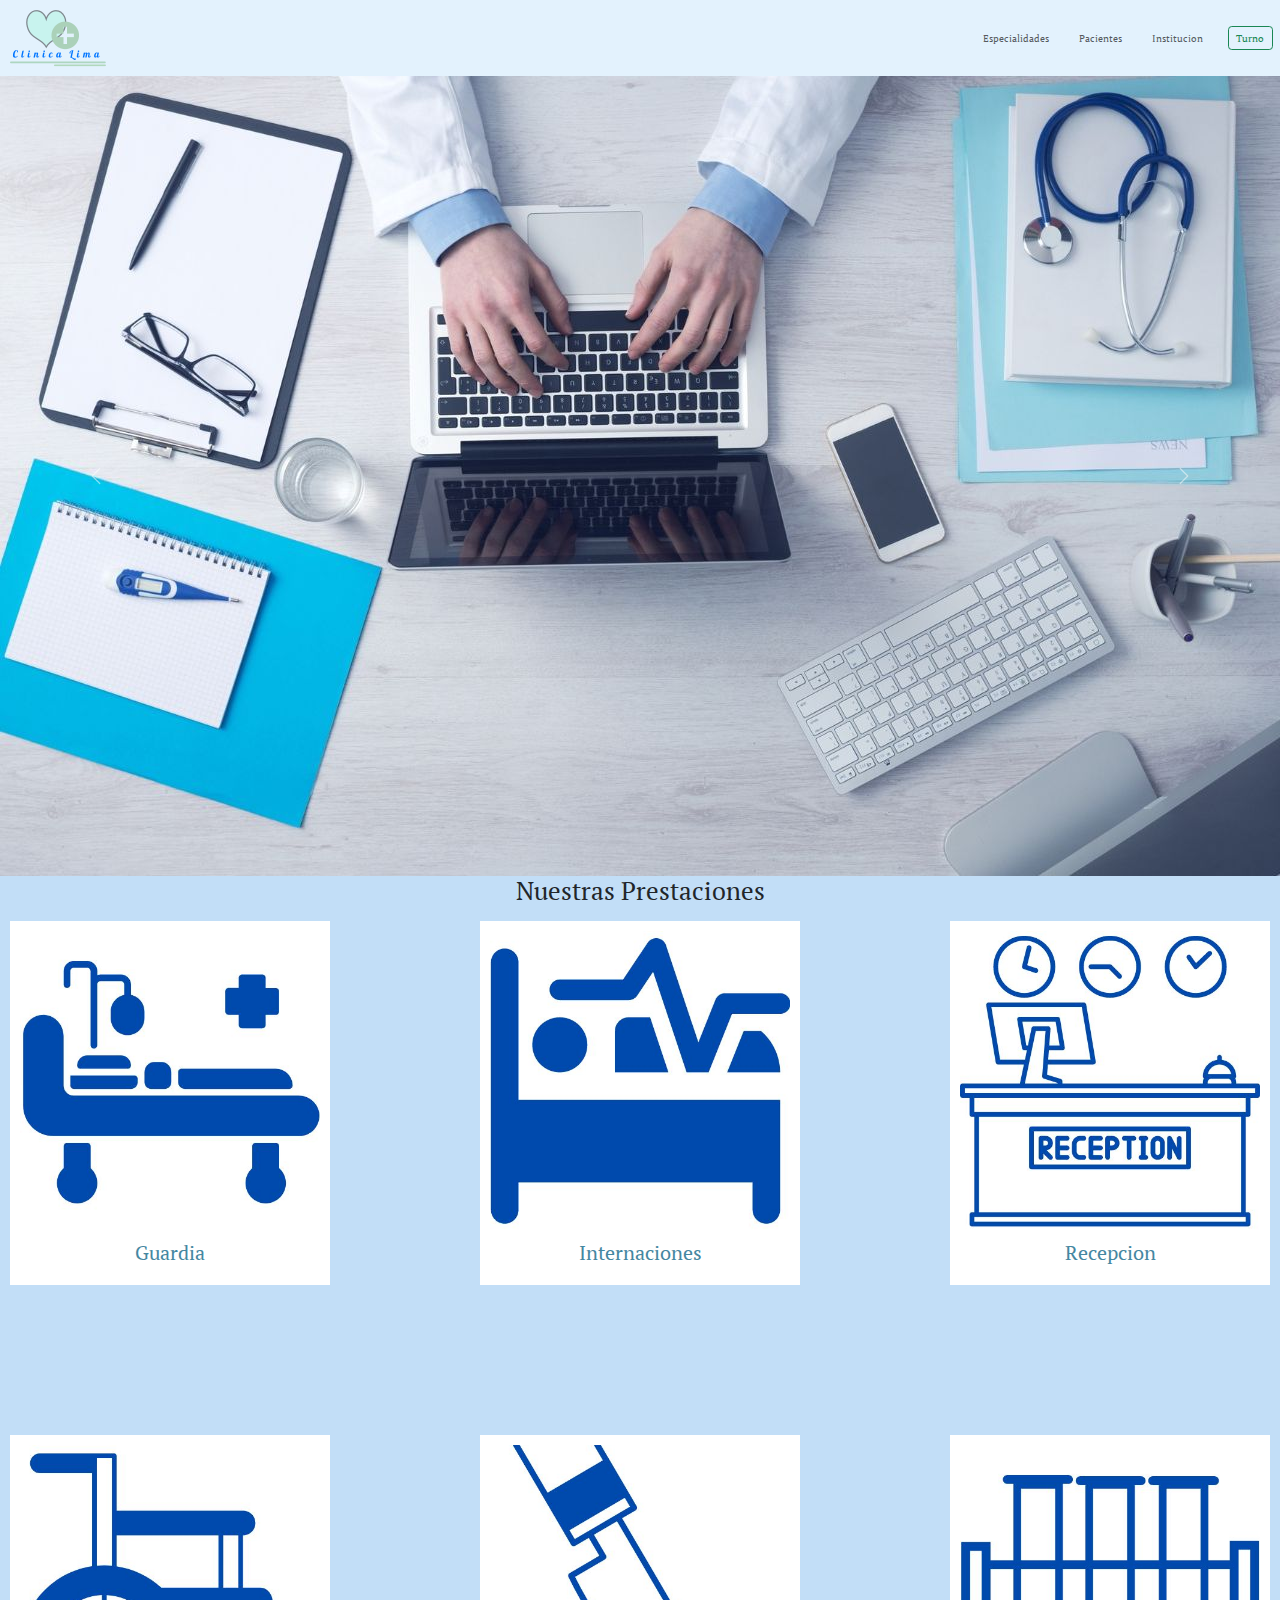
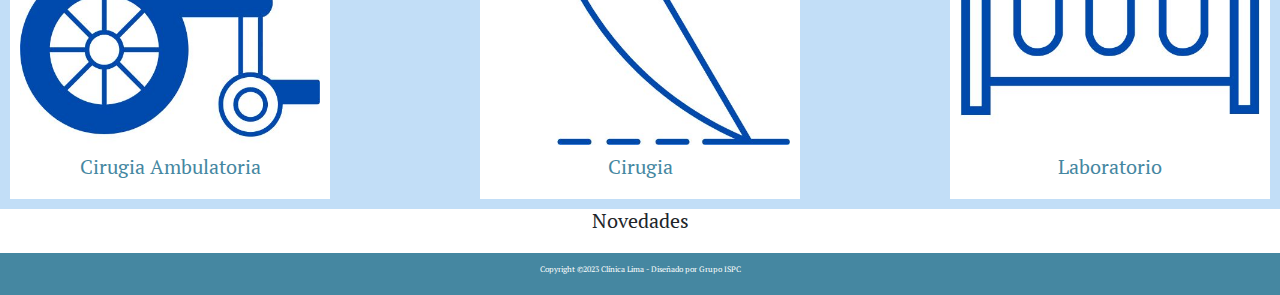
==== index.html @ 3d94b8ea "Se agrega proyecto" ====
<!DOCTYPE html>
<html lang="es">

<head>
  <meta charset="UTF-8">
  <meta http-equiv="X-UA-Compatible" content="IE=edge">
  <meta name="viewport" content="width=device-width, initial-scale=1.0">
  <link href="https://fonts.googleapis.com/css2?family=PT+Serif&display=swap" rel="stylesheet">
  <link rel="stylesheet" href="css/style.css">
  <title>ClinicaLima</title>
  <!--Bootstrap-->
  <link href="css/bootstrap/css/bootstrap.min.css" rel="stylesheet">
  <link href="css/bootstrap/css/bootstrap.main.css" rel="stylesheet">
  <link href="css/bootstrap/bootstrap.bundle.min.js" rel="stylesheet">

</head>

<body>

  <!--Barra de Navegacion-->
  <nav class="navbar navbar-expand-lg navbar-light" style="background-color: #e3f2fd;">
    <div class="container-fluid">
      <a class="navbar-brand" href="index.html">
        <img src="Imagenes/LogoMakr-5BFYz7.png" alt="" width="100">
      </a>
      <button class="navbar-toggler" type="button" data-bs-toggle="collapse" data-bs-target="#navbarSupportedContent"
        aria-controls="navbarSupportedContent" aria-expanded="false" aria-label="Toggle navigation">
        <span class="navbar-toggler-icon"></span>
      </button>
      <div class="collapse navbar-collapse" id="navbarSupportedContent">
        <ul class="navbar-nav ms-auto">
          <li class="nav-item">
            <a class="nav-link" href="especialidades.html">Especialidades</a>
          </li>
          <li class="nav-item">
            <a class="nav-link" href="pacientes.html">Pacientes</a>
          </li>
          <li class="nav-item">
            <a class="nav-link" href="institucion.html">Institucion</a>
          </li>
        </ul>
        <form class="d-flex">
          <button class="btn btn-outline-success" type="submit">Turno</button>
        </form>
      </div>
    </div>
  </nav>

  <!-- Carrousel-->

  <div id="carouselExampleControls" class="carousel slide" data-bs-ride="carousel">
    <div class="carousel-inner">
      <div class="carousel-item active">
        <img src="Imagenes/Img-1.jpg" class="d-block w-100" alt="...">
      </div>
      <div class="carousel-item">
        <img src="Imagenes/Img-2.jpg" class="d-block w-100" alt="...">
      </div>
      <div class="carousel-item">
        <img src="Imagenes/Img-3.jpg" class="d-block w-100" alt="...">
      </div>
    </div>
    <button class="carousel-control-prev" type="button" data-bs-target="#carouselExampleControls" data-bs-slide="prev">
      <span class="carousel-control-prev-icon" aria-hidden="true"></span>
      <span class="visually-hidden">Previous</span>
    </button>
    <button class="carousel-control-next" type="button" data-bs-target="#carouselExampleControls" data-bs-slide="next">
      <span class="carousel-control-next-icon" aria-hidden="true"></span>
      <span class="visually-hidden">Next</span>
    </button>
  </div>


  <!--Prestaciones-->

  <main class="contenedor">
    <h1>Nuestras Prestaciones</h1>

    <div class="grid">
      <div class="prestacion">
        <a href="prestacion.html"></a>
        <img class="prestacion__imagen" src="Imagenes/Guardia.jpg" alt="Guardia">
        <div class="prestacion__informacion">
          <p class="prestacion__nombre">Guardia</p>
        </div>

      </div> <!--Prestacion-->

      <div class="prestacion">
        <a href="prestacion.html"></a>
        <img class="prestacion__imagen" src="Imagenes/Internaciones.jpg" alt="Guardia">
        <div class="prestacion__informacion">
          <p class="prestacion__nombre">Internaciones</p>
        </div>

      </div> <!--Prestacion-->

      <div class="prestacion">
        <a href="prestacion.html"></a>
        <img class="prestacion__imagen" src="Imagenes/Recepcion.jpg" alt="Guardia">
        <div class="prestacion__informacion">
          <p class="prestacion__nombre">Recepcion</p>
        </div>

      </div> <!--Prestacion-->

      <div class="prestacion">
        <a href="prestacion.html"></a>
        <img class="prestacion__imagen" src="Imagenes/Cirugia Ambulatoria.jpg" alt="Guardia">
        <div class="prestacion__informacion">
          <p class="prestacion__nombre">Cirugia Ambulatoria</p>
        </div>

      </div> <!--Prestacion-->

      <div class="prestacion">
        <a href="prestacion.html"></a>
        <img class="prestacion__imagen" src="Imagenes/Cirugia.jpg" alt="Guardia">
        <div class="prestacion__informacion">
          <p class="prestacion__nombre">Cirugia</p>
        </div>

      </div> <!--Prestacion-->

      <div class="prestacion">
        <a href="prestacion.html"></a>
        <img class="prestacion__imagen" src="Imagenes/Laboratoio.jpg" alt="Guardia">
        <div class="prestacion__informacion">
          <p class="prestacion__nombre">Laboratorio</p>
        </div>

      </div> <!--Prestacion-->

    </div>

  </main>

  <div>
    <h2>Novedades</h2>
  </div>

</body>


<footer class="footer">
  <p class="footer__texto"> Copyright ©2023 Clínica Lima - Diseñado por Grupo ISPC</p>
</footer>
<script src="css/bootstrap/js/popper.min.js""></script>
<script src=" css/bootstrap/js/bootstrap.min.js"></script>

</html>
---- css/style.css ----
:root {
    --primario: #76c5fa;
    --secundario: #4587a1;
    --blanco: #fff;
    --negro: #000;

    --fuentePrincipal:'PT Serif', serif;
}
/*
{
    box-sizing : border-box;
  }
  *, *:before, *:after {
    box-sizing: inherit;
  }

*/

html {
  box-sizing: border-box;
  font-size: 62.5%; /*Para que un rem sea igual a 10px*/
}

/*Globales*/

body{
    background-color: var(--primario);
    font-size: 1.6rem;
    line-height: 1.5;
}

p{
  font-size: 1.8rem;
  font-family: Arial, Helvetica, sans-serif;
  color: var(--secundario);
}
a {
  text-decoration: none;
}

.contenedor{
 
  margin: 0 auto;
}

h1,h2,h3 {
  text-align: center;
  color: var(--secundario);
  font-family: var(--fuentePrincipal);
}

.collapse,.navbar-nav{
  font-family: var(--fuentePrincipal);
  gap: 2rem;
}

/*Header se utilizo Boostrap*/

/*Footer*/

.footer {
  background-color: var(--secundario);
  padding: 1rem 0;
  margin-top: 2rem;

}

.footer__texto{
  font-family: var(--fuentePrincipal);
  text-align: center;
  color: var(--blanco);
  font-size: 0.8rem;
}

/*Grid*/
.grid{
  display: grid;
  grid-template-columns: repeat(2, 1fr);
  gap: 15rem;
}
@media (min-width: 768px) {
  .grid {
    grid-template-columns: repeat(3,1fr);
    padding: 1rem;
  }
}

main{
  background-color:rgb(194, 222, 247);
}
/*Prestaciones*/
.prestacion{
  background-color: var(--blanco);
  padding: 1rem;

}
.prestacion__imagen{
  width: 100%;
}
.prestacion__informacion{

}

.prestacion__nombre{
  font-size: 2rem;
  font-family: var(--fuentePrincipal);
  margin: 1rem 0;
  text-align: center;
  line-height: 1.2;
}
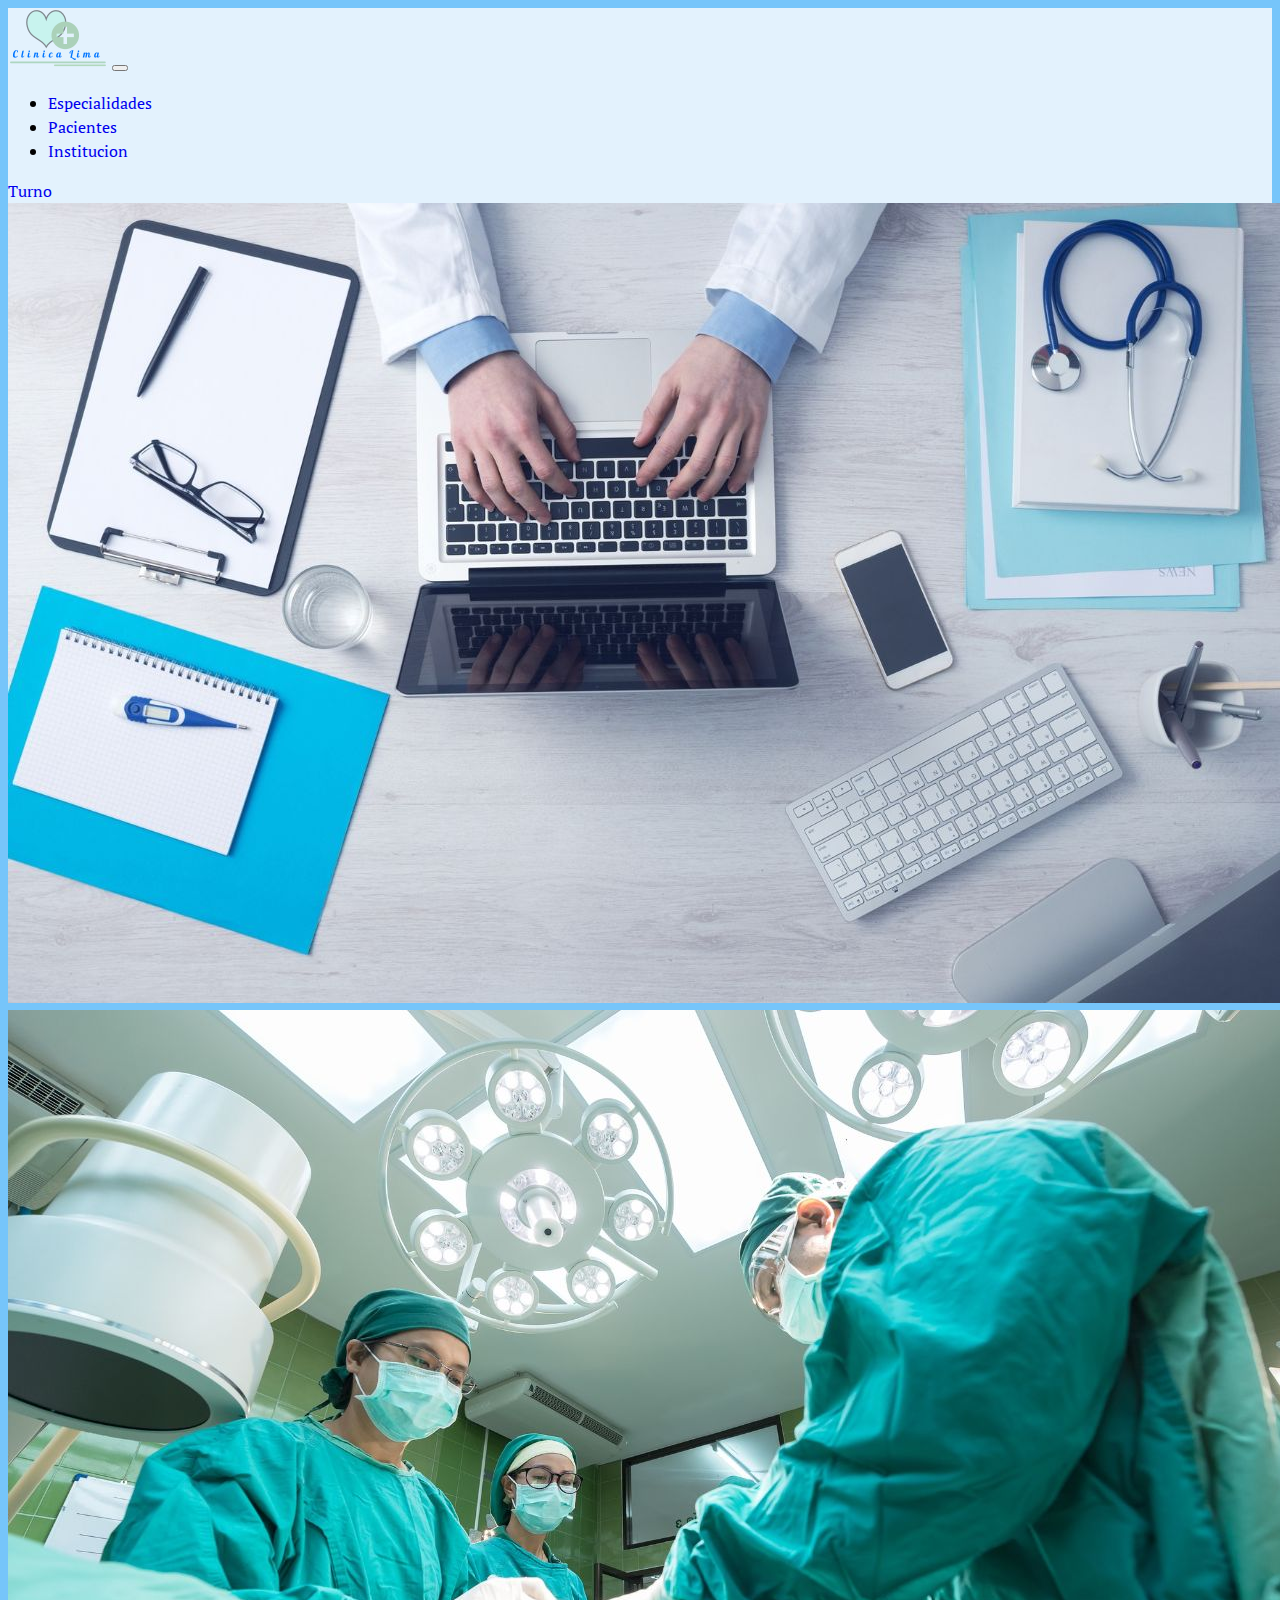
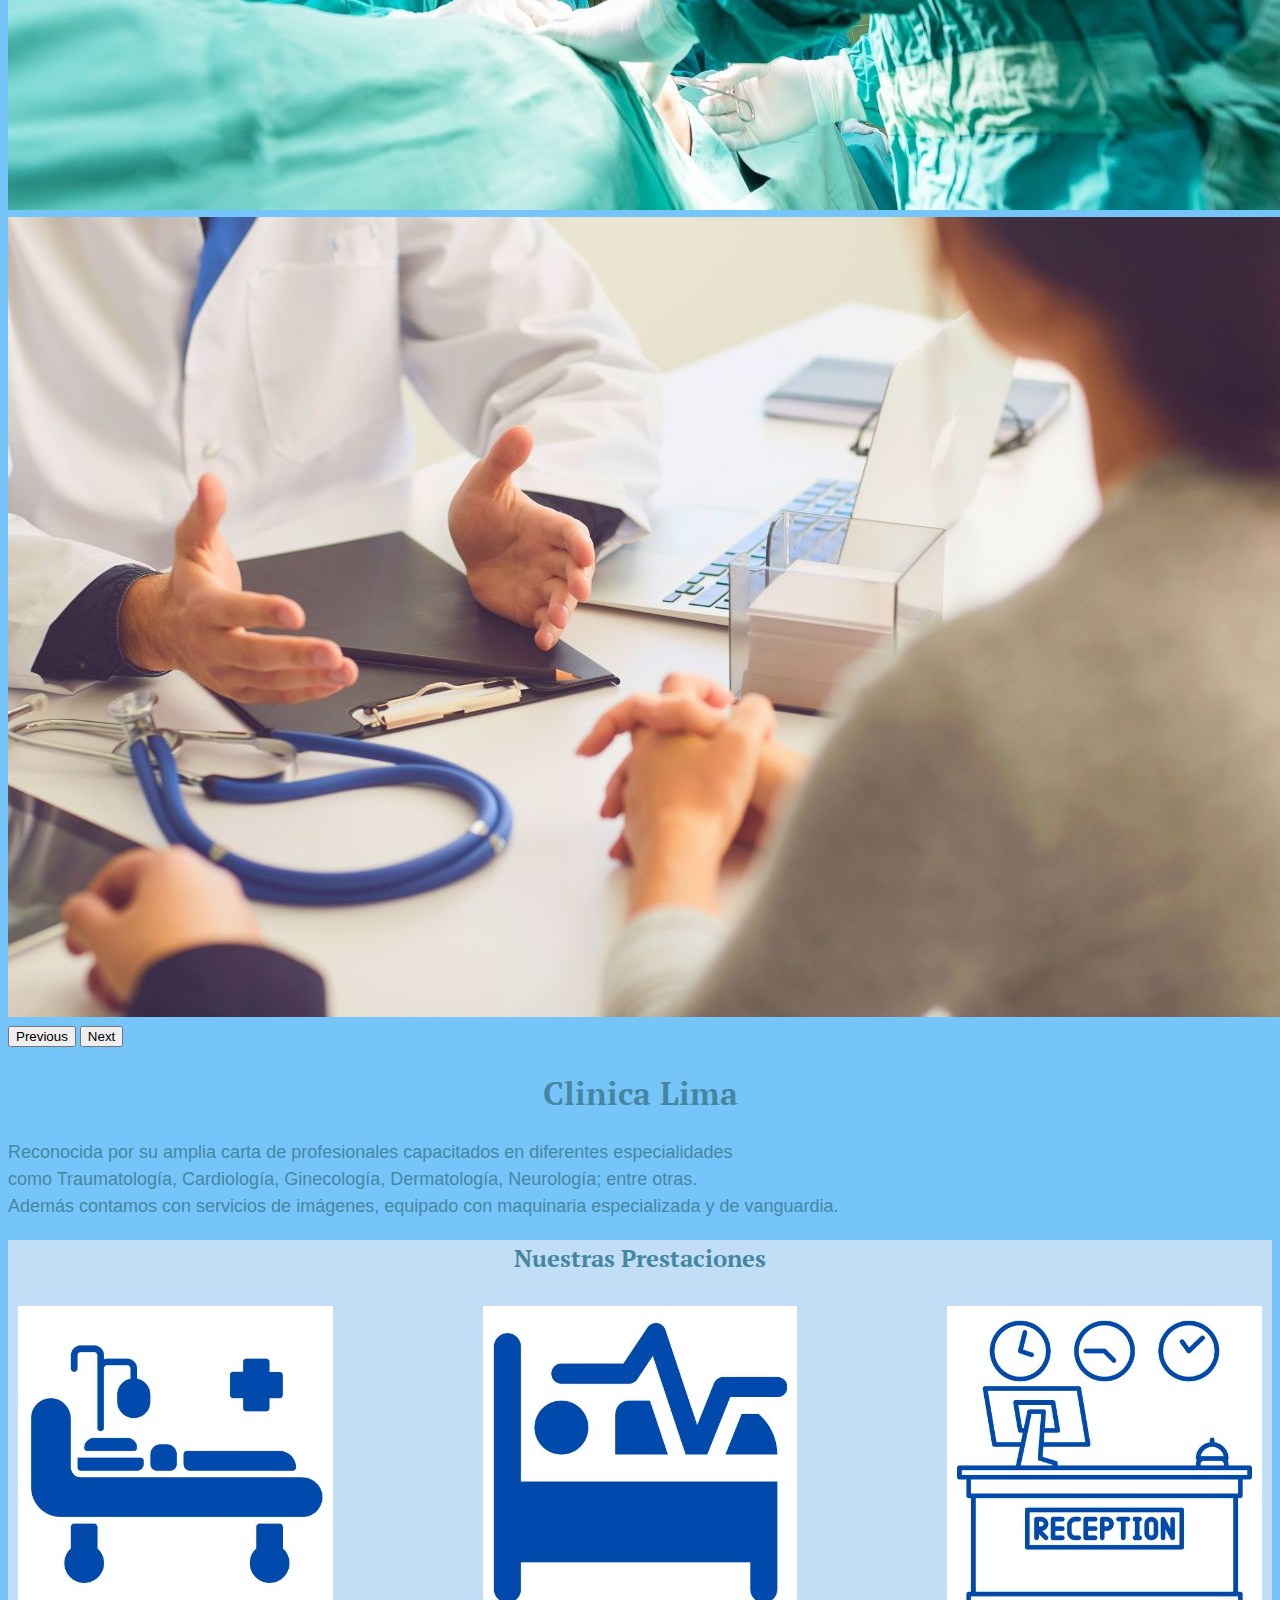
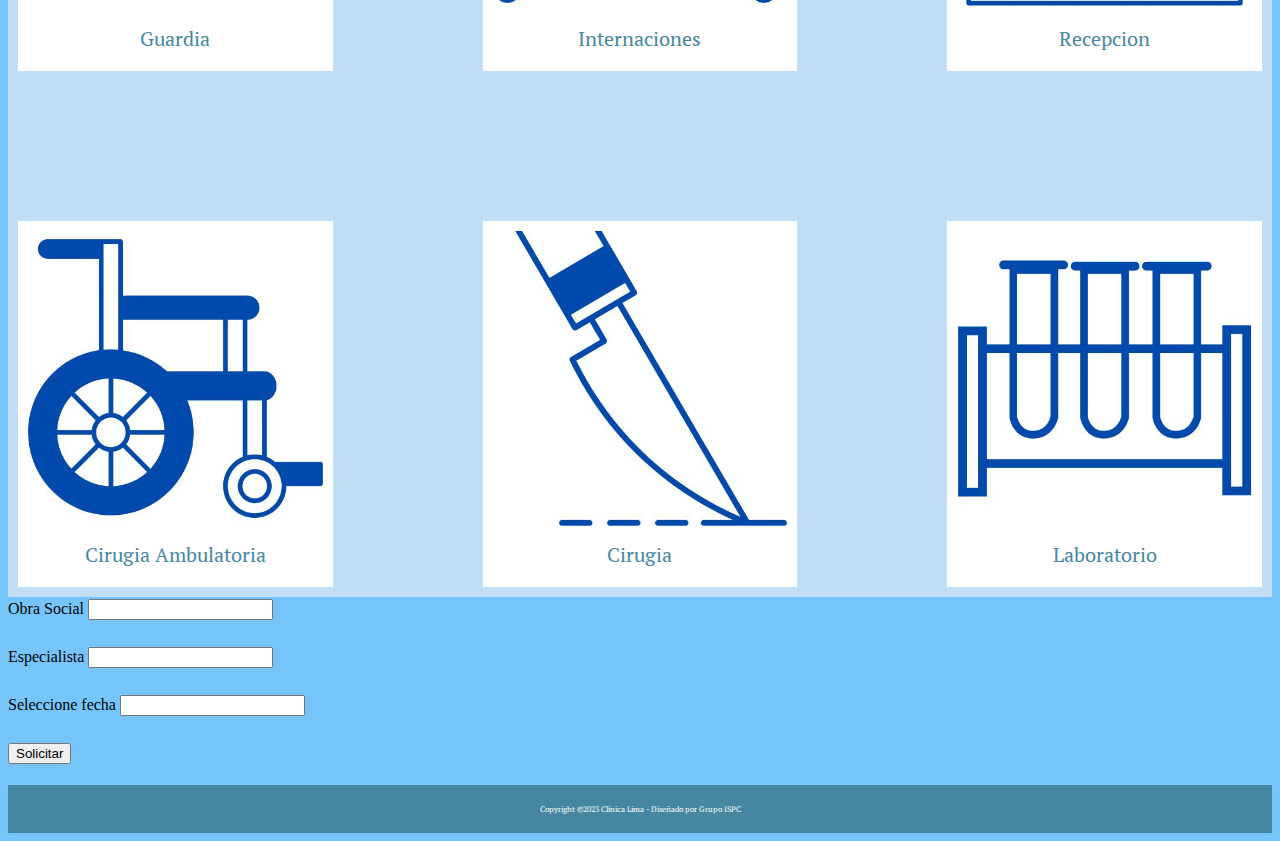
==== commit f89661a1: "Add files via upload" ====
--- a/index.html
+++ b/index.html
@@ -1,151 +1,181 @@
-<!DOCTYPE html>
-<html lang="es">
-
-<head>
-  <meta charset="UTF-8">
-  <meta http-equiv="X-UA-Compatible" content="IE=edge">
-  <meta name="viewport" content="width=device-width, initial-scale=1.0">
-  <link href="https://fonts.googleapis.com/css2?family=PT+Serif&display=swap" rel="stylesheet">
-  <link rel="stylesheet" href="css/style.css">
-  <title>ClinicaLima</title>
-  <!--Bootstrap-->
-  <link href="css/bootstrap/css/bootstrap.min.css" rel="stylesheet">
-  <link href="css/bootstrap/css/bootstrap.main.css" rel="stylesheet">
-  <link href="css/bootstrap/bootstrap.bundle.min.js" rel="stylesheet">
-
-</head>
-
-<body>
-
-  <!--Barra de Navegacion-->
-  <nav class="navbar navbar-expand-lg navbar-light" style="background-color: #e3f2fd;">
-    <div class="container-fluid">
-      <a class="navbar-brand" href="index.html">
-        <img src="Imagenes/LogoMakr-5BFYz7.png" alt="" width="100">
-      </a>
-      <button class="navbar-toggler" type="button" data-bs-toggle="collapse" data-bs-target="#navbarSupportedContent"
-        aria-controls="navbarSupportedContent" aria-expanded="false" aria-label="Toggle navigation">
-        <span class="navbar-toggler-icon"></span>
-      </button>
-      <div class="collapse navbar-collapse" id="navbarSupportedContent">
-        <ul class="navbar-nav ms-auto">
-          <li class="nav-item">
-            <a class="nav-link" href="especialidades.html">Especialidades</a>
-          </li>
-          <li class="nav-item">
-            <a class="nav-link" href="pacientes.html">Pacientes</a>
-          </li>
-          <li class="nav-item">
-            <a class="nav-link" href="institucion.html">Institucion</a>
-          </li>
-        </ul>
-        <form class="d-flex">
-          <button class="btn btn-outline-success" type="submit">Turno</button>
-        </form>
-      </div>
-    </div>
-  </nav>
-
-  <!-- Carrousel-->
-
-  <div id="carouselExampleControls" class="carousel slide" data-bs-ride="carousel">
-    <div class="carousel-inner">
-      <div class="carousel-item active">
-        <img src="Imagenes/Img-1.jpg" class="d-block w-100" alt="...">
-      </div>
-      <div class="carousel-item">
-        <img src="Imagenes/Img-2.jpg" class="d-block w-100" alt="...">
-      </div>
-      <div class="carousel-item">
-        <img src="Imagenes/Img-3.jpg" class="d-block w-100" alt="...">
-      </div>
-    </div>
-    <button class="carousel-control-prev" type="button" data-bs-target="#carouselExampleControls" data-bs-slide="prev">
-      <span class="carousel-control-prev-icon" aria-hidden="true"></span>
-      <span class="visually-hidden">Previous</span>
-    </button>
-    <button class="carousel-control-next" type="button" data-bs-target="#carouselExampleControls" data-bs-slide="next">
-      <span class="carousel-control-next-icon" aria-hidden="true"></span>
-      <span class="visually-hidden">Next</span>
-    </button>
-  </div>
-
-
-  <!--Prestaciones-->
-
-  <main class="contenedor">
-    <h1>Nuestras Prestaciones</h1>
-
-    <div class="grid">
-      <div class="prestacion">
-        <a href="prestacion.html"></a>
-        <img class="prestacion__imagen" src="Imagenes/Guardia.jpg" alt="Guardia">
-        <div class="prestacion__informacion">
-          <p class="prestacion__nombre">Guardia</p>
-        </div>
-
-      </div> <!--Prestacion-->
-
-      <div class="prestacion">
-        <a href="prestacion.html"></a>
-        <img class="prestacion__imagen" src="Imagenes/Internaciones.jpg" alt="Guardia">
-        <div class="prestacion__informacion">
-          <p class="prestacion__nombre">Internaciones</p>
-        </div>
-
-      </div> <!--Prestacion-->
-
-      <div class="prestacion">
-        <a href="prestacion.html"></a>
-        <img class="prestacion__imagen" src="Imagenes/Recepcion.jpg" alt="Guardia">
-        <div class="prestacion__informacion">
-          <p class="prestacion__nombre">Recepcion</p>
-        </div>
-
-      </div> <!--Prestacion-->
-
-      <div class="prestacion">
-        <a href="prestacion.html"></a>
-        <img class="prestacion__imagen" src="Imagenes/Cirugia Ambulatoria.jpg" alt="Guardia">
-        <div class="prestacion__informacion">
-          <p class="prestacion__nombre">Cirugia Ambulatoria</p>
-        </div>
-
-      </div> <!--Prestacion-->
-
-      <div class="prestacion">
-        <a href="prestacion.html"></a>
-        <img class="prestacion__imagen" src="Imagenes/Cirugia.jpg" alt="Guardia">
-        <div class="prestacion__informacion">
-          <p class="prestacion__nombre">Cirugia</p>
-        </div>
-
-      </div> <!--Prestacion-->
-
-      <div class="prestacion">
-        <a href="prestacion.html"></a>
-        <img class="prestacion__imagen" src="Imagenes/Laboratoio.jpg" alt="Guardia">
-        <div class="prestacion__informacion">
-          <p class="prestacion__nombre">Laboratorio</p>
-        </div>
-
-      </div> <!--Prestacion-->
-
-    </div>
-
-  </main>
-
-  <div>
-    <h2>Novedades</h2>
-  </div>
-
-</body>
-
-
-<footer class="footer">
-  <p class="footer__texto"> Copyright ©2023 Clínica Lima - Diseñado por Grupo ISPC</p>
-</footer>
-<script src="css/bootstrap/js/popper.min.js""></script>
-<script src=" css/bootstrap/js/bootstrap.min.js"></script>
-
+<!DOCTYPE html>
+<html lang="es">
+
+<head>
+  <meta charset="UTF-8">
+  <meta http-equiv="X-UA-Compatible" content="IE=edge">
+  <meta name="viewport" content="width=device-width, initial-scale=1.0">
+  <link href="https://fonts.googleapis.com/css2?family=PT+Serif&display=swap" rel="stylesheet">
+  <link rel="stylesheet" href="css/style.css">
+  <title>ClinicaLima</title>
+  <!--Bootstrap-->
+  <link href="https://cdn.jsdelivr.net/npm/bootstrap@5.0.2/dist/css/bootstrap.min.css" rel="stylesheet" integrity="sha384-EVSTQN3/azprG1Anm3QDgpJLIm9Nao0Yz1ztcQTwFspd3yD65VohhpuuCOmLASjC" crossorigin="anonymous">
+
+</head>
+
+<body>
+
+  <!--Barra de Navegacion-->
+  <nav class="navbar navbar-expand-lg navbar-light" style="background-color: #e3f2fd;">
+    <div class="container-fluid">
+      <a class="navbar-brand" href="index.html">
+        <img src="Imagenes/LogoMakr-5BFYz7.png" alt="" width="100">
+      </a>
+      <button class="navbar-toggler" type="button" data-bs-toggle="collapse" data-bs-target="#navbarSupportedContent"
+        aria-controls="navbarSupportedContent" aria-expanded="false" aria-label="Toggle navigation">
+        <span class="navbar-toggler-icon"></span>
+      </button>
+      <div class="collapse navbar-collapse" id="navbarSupportedContent">
+        <ul class="navbar-nav ms-auto">
+          <li class="nav-item">
+            <a class="nav-link" href="especialidades.html">Especialidades</a>
+          </li>
+          <li class="nav-item">
+            <a class="nav-link" href="pacientes.html">Pacientes</a>
+          </li>
+          <li class="nav-item">
+            <a class="nav-link" href="institucion.html">Institucion</a>
+          </li>
+        </ul>
+        <form class="d-flex">
+          <a href="#" class="btn btn-primary btn-lg disabled" tabindex="-1" role="button" aria-disabled="true"> Turno</a>
+        </form>
+      </div>
+    </div>
+  </nav>
+
+  <!-- Carrousel-->
+
+  <div id="carouselExampleControls" class="carousel slide" data-bs-ride="carousel">
+    <div class="carousel-inner">
+      <div class="carousel-item active">
+        <img src="Imagenes/Img-1.jpg" class="d-block w-100" alt="...">
+      </div>
+      <div class="carousel-item">
+        <img src="Imagenes/Img-2.jpg" class="d-block w-100" alt="...">
+      </div>
+      <div class="carousel-item">
+        <img src="Imagenes/Img-3.jpg" class="d-block w-100" alt="...">
+      </div>
+    </div>
+    <button class="carousel-control-prev" type="button" data-bs-target="#carouselExampleControls" data-bs-slide="prev">
+      <span class="carousel-control-prev-icon" aria-hidden="true"></span>
+      <span class="visually-hidden">Previous</span>
+    </button>
+    <button class="carousel-control-next" type="button" data-bs-target="#carouselExampleControls" data-bs-slide="next">
+      <span class="carousel-control-next-icon" aria-hidden="true"></span>
+      <span class="visually-hidden">Next</span>
+    </button>
+  </div>
+
+
+  <!--Prestaciones-->
+
+  <header class="header">
+
+    
+
+    <div class="contenedor__head">
+
+      <h1 class="titulo">Clinica Lima</h1>
+      <p class="parrafo">Reconocida por su amplia carta de profesionales capacitados en diferentes especialidades <br>
+        como Traumatología, Cardiología, Ginecología, Dermatología, Neurología; entre otras. <br>
+        Además contamos con servicios de imágenes, equipado con maquinaria especializada y de vanguardia.</p>
+
+    </div>
+
+  </header>
+
+  <main class="contenedor">
+
+    <h2>Nuestras Prestaciones</h2>
+
+    <div class="grid">
+      <div class="prestacion">
+        <a href="prestacion.html"></a>
+        <img class="prestacion__imagen" src="Imagenes/Guardia.jpg" alt="Guardia">
+        <div class="prestacion__informacion">
+          <p class="prestacion__nombre">Guardia</p>
+        </div>
+
+      </div> <!--Prestacion-->
+
+      <div class="prestacion">
+        <a href="prestacion.html"></a>
+        <img class="prestacion__imagen" src="Imagenes/Internaciones.jpg" alt="Guardia">
+        <div class="prestacion__informacion">
+          <p class="prestacion__nombre">Internaciones</p>
+        </div>
+
+      </div> <!--Prestacion-->
+
+      <div class="prestacion">
+        <a href="prestacion.html"></a>
+        <img class="prestacion__imagen" src="Imagenes/Recepcion.jpg" alt="Guardia">
+        <div class="prestacion__informacion">
+          <p class="prestacion__nombre">Recepcion</p>
+        </div>
+
+      </div> <!--Prestacion-->
+
+      <div class="prestacion">
+        <a href="prestacion.html"></a>
+        <img class="prestacion__imagen" src="Imagenes/Cirugia Ambulatoria.jpg" alt="Guardia">
+        <div class="prestacion__informacion">
+          <p class="prestacion__nombre">Cirugia Ambulatoria</p>
+        </div>
+
+      </div> <!--Prestacion-->
+
+      <div class="prestacion">
+        <a href="prestacion.html"></a>
+        <img class="prestacion__imagen" src="Imagenes/Cirugia.jpg" alt="Guardia">
+        <div class="prestacion__informacion">
+          <p class="prestacion__nombre">Cirugia</p>
+        </div>
+
+      </div> <!--Prestacion-->
+
+      <div class="prestacion">
+        <a href="prestacion.html"></a>
+        <img class="prestacion__imagen" src="Imagenes/Laboratoio.jpg" alt="Guardia">
+        <div class="prestacion__informacion">
+          <p class="prestacion__nombre">Laboratorio</p>
+        </div>
+
+      </div> <!--Prestacion-->
+
+    </div>
+
+  </main>
+
+<form class="formulario">
+  <label for="apynom">Obra Social</label>
+        <input class="input_text"type="text" id="apynom">
+		<br>
+        <label class="advertencia" id="Mensaje1"></label>
+    <br>
+		<label for="correo">Especialista</label>
+        <input class="input_text" type="text" id="correo">
+		<br>
+        <label class="advertencia" id="Mensaje2"></label>
+        <br>
+    <label for="Telefono">Seleccione fecha</label>
+        <input class="input_text" type="number" id="Telefono">
+		<br>
+        <label class="advertencia" id="Mensaje3"></label>
+    <br>
+		<button onclick="ValidarDatos()">Solicitar</button> 
+</form>
+
+</body>
+
+
+<footer class="footer">
+  <p class="footer__texto"> Copyright ©2023 Clínica Lima - Diseñado por Grupo ISPC</p>
+</footer>
+
+<script src="https://cdn.jsdelivr.net/npm/@popperjs/core@2.9.2/dist/umd/popper.min.js" integrity="sha384-IQsoLXl5PILFhosVNubq5LC7Qb9DXgDA9i+tQ8Zj3iwWAwPtgFTxbJ8NT4GN1R8p" crossorigin="anonymous"></script>
+<script src="https://cdn.jsdelivr.net/npm/bootstrap@5.0.2/dist/js/bootstrap.min.js" integrity="sha384-cVKIPhGWiC2Al4u+LWgxfKTRIcfu0JTxR+EQDz/bgldoEyl4H0zUF0QKbrJ0EcQF" crossorigin="anonymous"></script>
+<script src="/js/menu.js"></script>
 </html>--- a/css/style.css
+++ b/css/style.css
@@ -109,4 +109,28 @@
   line-height: 1.2;
 }
 
+.advertencia{
+  color: red;
+}
 
+.contenedorbotones{
+  background-color: var(--secundario);
+  padding: 20px;
+  display: flex;
+  margin: auto;
+  width: 50%;
+  height: 100px;
+  color: var(--negro);
+  text-align: center;
+  flex-direction: row;
+  flex-wrap: nowrap;
+}
+
+.nosotros, .historia, .infraestructura{
+  width: 40%;
+  height: 20px;
+  color: var(--negro);
+  text-align: center;
+  font-weight: bold;
+  line-height: 50px;
+}
